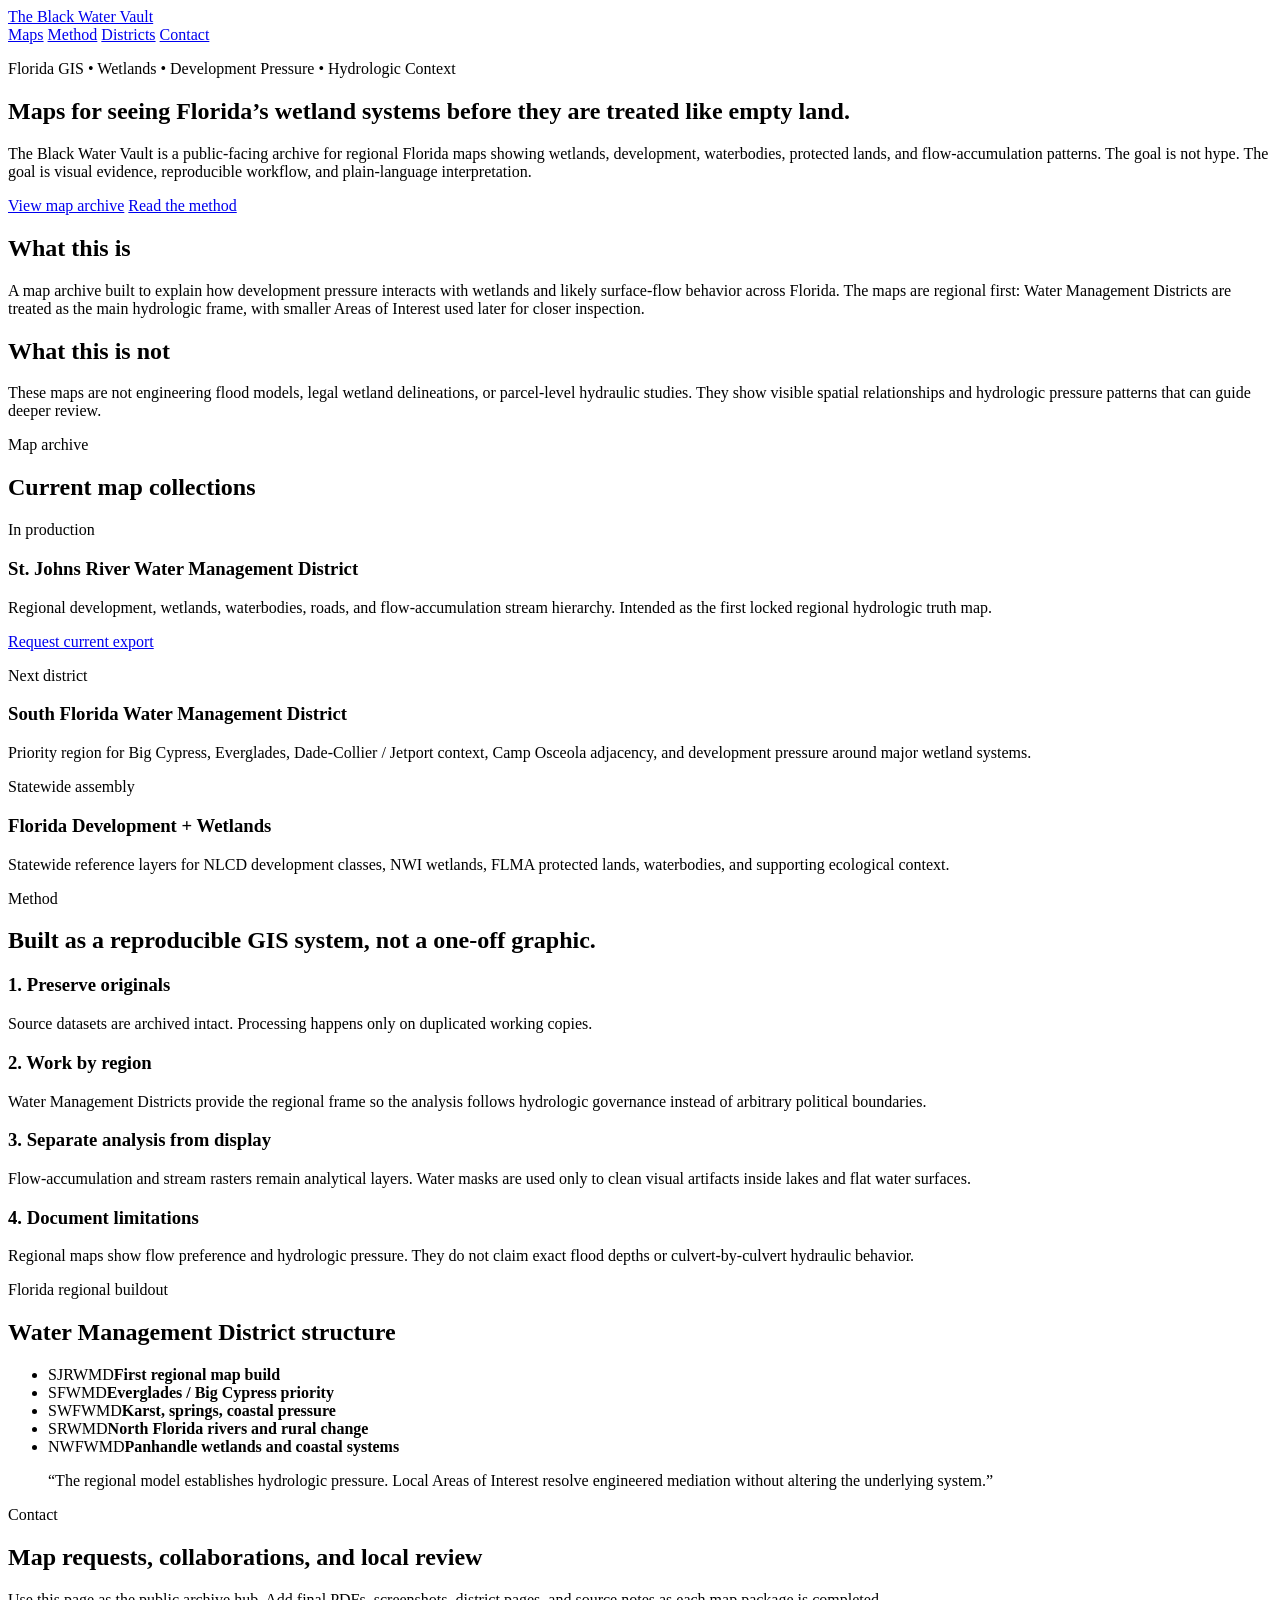
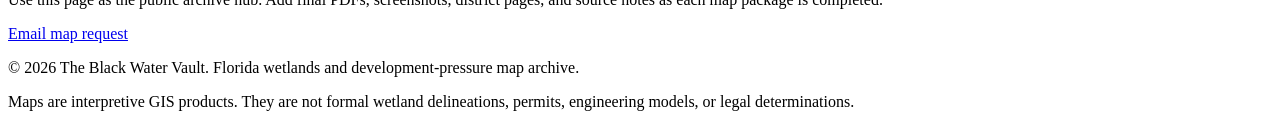
==== black-water-vault/index.html @ 1c96e684 "Add Black Water Vault map website landing page" ====
<!doctype html>
<html lang="en">
<head>
  <meta charset="utf-8" />
  <meta name="viewport" content="width=device-width, initial-scale=1" />
  <title>The Black Water Vault | Florida Wetlands & Development Maps</title>
  <meta name="description" content="The Black Water Vault is a Florida wetlands, development, and hydrologic pressure map archive built from reproducible GIS workflows." />
  <link rel="stylesheet" href="styles.css" />
</head>
<body>
  <header class="site-header">
    <nav class="nav" aria-label="Primary navigation">
      <a class="brand" href="#top">The Black Water Vault</a>
      <div class="nav-links">
        <a href="#maps">Maps</a>
        <a href="#method">Method</a>
        <a href="#districts">Districts</a>
        <a href="#contact">Contact</a>
      </div>
    </nav>

    <section id="top" class="hero">
      <p class="eyebrow">Florida GIS • Wetlands • Development Pressure • Hydrologic Context</p>
      <h1>Maps for seeing Florida’s wetland systems before they are treated like empty land.</h1>
      <p class="hero-copy">
        The Black Water Vault is a public-facing archive for regional Florida maps showing wetlands,
        development, waterbodies, protected lands, and flow-accumulation patterns. The goal is not hype.
        The goal is visual evidence, reproducible workflow, and plain-language interpretation.
      </p>
      <div class="cta-row">
        <a class="button" href="#maps">View map archive</a>
        <a class="button secondary" href="#method">Read the method</a>
      </div>
    </section>
  </header>

  <main>
    <section class="intro grid-two">
      <div>
        <h2>What this is</h2>
        <p>
          A map archive built to explain how development pressure interacts with wetlands and likely surface-flow
          behavior across Florida. The maps are regional first: Water Management Districts are treated as the main
          hydrologic frame, with smaller Areas of Interest used later for closer inspection.
        </p>
      </div>
      <div>
        <h2>What this is not</h2>
        <p>
          These maps are not engineering flood models, legal wetland delineations, or parcel-level hydraulic studies.
          They show visible spatial relationships and hydrologic pressure patterns that can guide deeper review.
        </p>
      </div>
    </section>

    <section id="maps" class="section">
      <div class="section-heading">
        <p class="eyebrow">Map archive</p>
        <h2>Current map collections</h2>
      </div>
      <div class="card-grid">
        <article class="card featured">
          <p class="status">In production</p>
          <h3>St. Johns River Water Management District</h3>
          <p>
            Regional development, wetlands, waterbodies, roads, and flow-accumulation stream hierarchy.
            Intended as the first locked regional hydrologic truth map.
          </p>
          <a href="#contact" aria-label="Request St. Johns River Water Management District map access">Request current export</a>
        </article>
        <article class="card">
          <p class="status">Next district</p>
          <h3>South Florida Water Management District</h3>
          <p>
            Priority region for Big Cypress, Everglades, Dade-Collier / Jetport context, Camp Osceola adjacency,
            and development pressure around major wetland systems.
          </p>
        </article>
        <article class="card">
          <p class="status">Statewide assembly</p>
          <h3>Florida Development + Wetlands</h3>
          <p>
            Statewide reference layers for NLCD development classes, NWI wetlands, FLMA protected lands,
            waterbodies, and supporting ecological context.
          </p>
        </article>
      </div>
    </section>

    <section id="method" class="section method">
      <div class="section-heading">
        <p class="eyebrow">Method</p>
        <h2>Built as a reproducible GIS system, not a one-off graphic.</h2>
      </div>
      <div class="method-list">
        <div>
          <h3>1. Preserve originals</h3>
          <p>Source datasets are archived intact. Processing happens only on duplicated working copies.</p>
        </div>
        <div>
          <h3>2. Work by region</h3>
          <p>Water Management Districts provide the regional frame so the analysis follows hydrologic governance instead of arbitrary political boundaries.</p>
        </div>
        <div>
          <h3>3. Separate analysis from display</h3>
          <p>Flow-accumulation and stream rasters remain analytical layers. Water masks are used only to clean visual artifacts inside lakes and flat water surfaces.</p>
        </div>
        <div>
          <h3>4. Document limitations</h3>
          <p>Regional maps show flow preference and hydrologic pressure. They do not claim exact flood depths or culvert-by-culvert hydraulic behavior.</p>
        </div>
      </div>
    </section>

    <section id="districts" class="section districts">
      <div class="section-heading">
        <p class="eyebrow">Florida regional buildout</p>
        <h2>Water Management District structure</h2>
      </div>
      <ul class="district-list">
        <li><span>SJRWMD</span><strong>First regional map build</strong></li>
        <li><span>SFWMD</span><strong>Everglades / Big Cypress priority</strong></li>
        <li><span>SWFWMD</span><strong>Karst, springs, coastal pressure</strong></li>
        <li><span>SRWMD</span><strong>North Florida rivers and rural change</strong></li>
        <li><span>NWFWMD</span><strong>Panhandle wetlands and coastal systems</strong></li>
      </ul>
    </section>

    <section class="section quote-block">
      <blockquote>
        “The regional model establishes hydrologic pressure. Local Areas of Interest resolve engineered mediation without altering the underlying system.”
      </blockquote>
    </section>

    <section id="contact" class="section contact">
      <div>
        <p class="eyebrow">Contact</p>
        <h2>Map requests, collaborations, and local review</h2>
        <p>
          Use this page as the public archive hub. Add final PDFs, screenshots, district pages, and source notes as each map package is completed.
        </p>
      </div>
      <a class="button" href="mailto:thesaltyvaultstudio@gmail.com?subject=The%20Black%20Water%20Vault%20Map%20Request">Email map request</a>
    </section>
  </main>

  <footer class="footer">
    <p>© <span id="year"></span> The Black Water Vault. Florida wetlands and development-pressure map archive.</p>
    <p class="small">Maps are interpretive GIS products. They are not formal wetland delineations, permits, engineering models, or legal determinations.</p>
  </footer>

  <script>
    document.getElementById('year').textContent = new Date().getFullYear();
  </script>
</body>
</html>
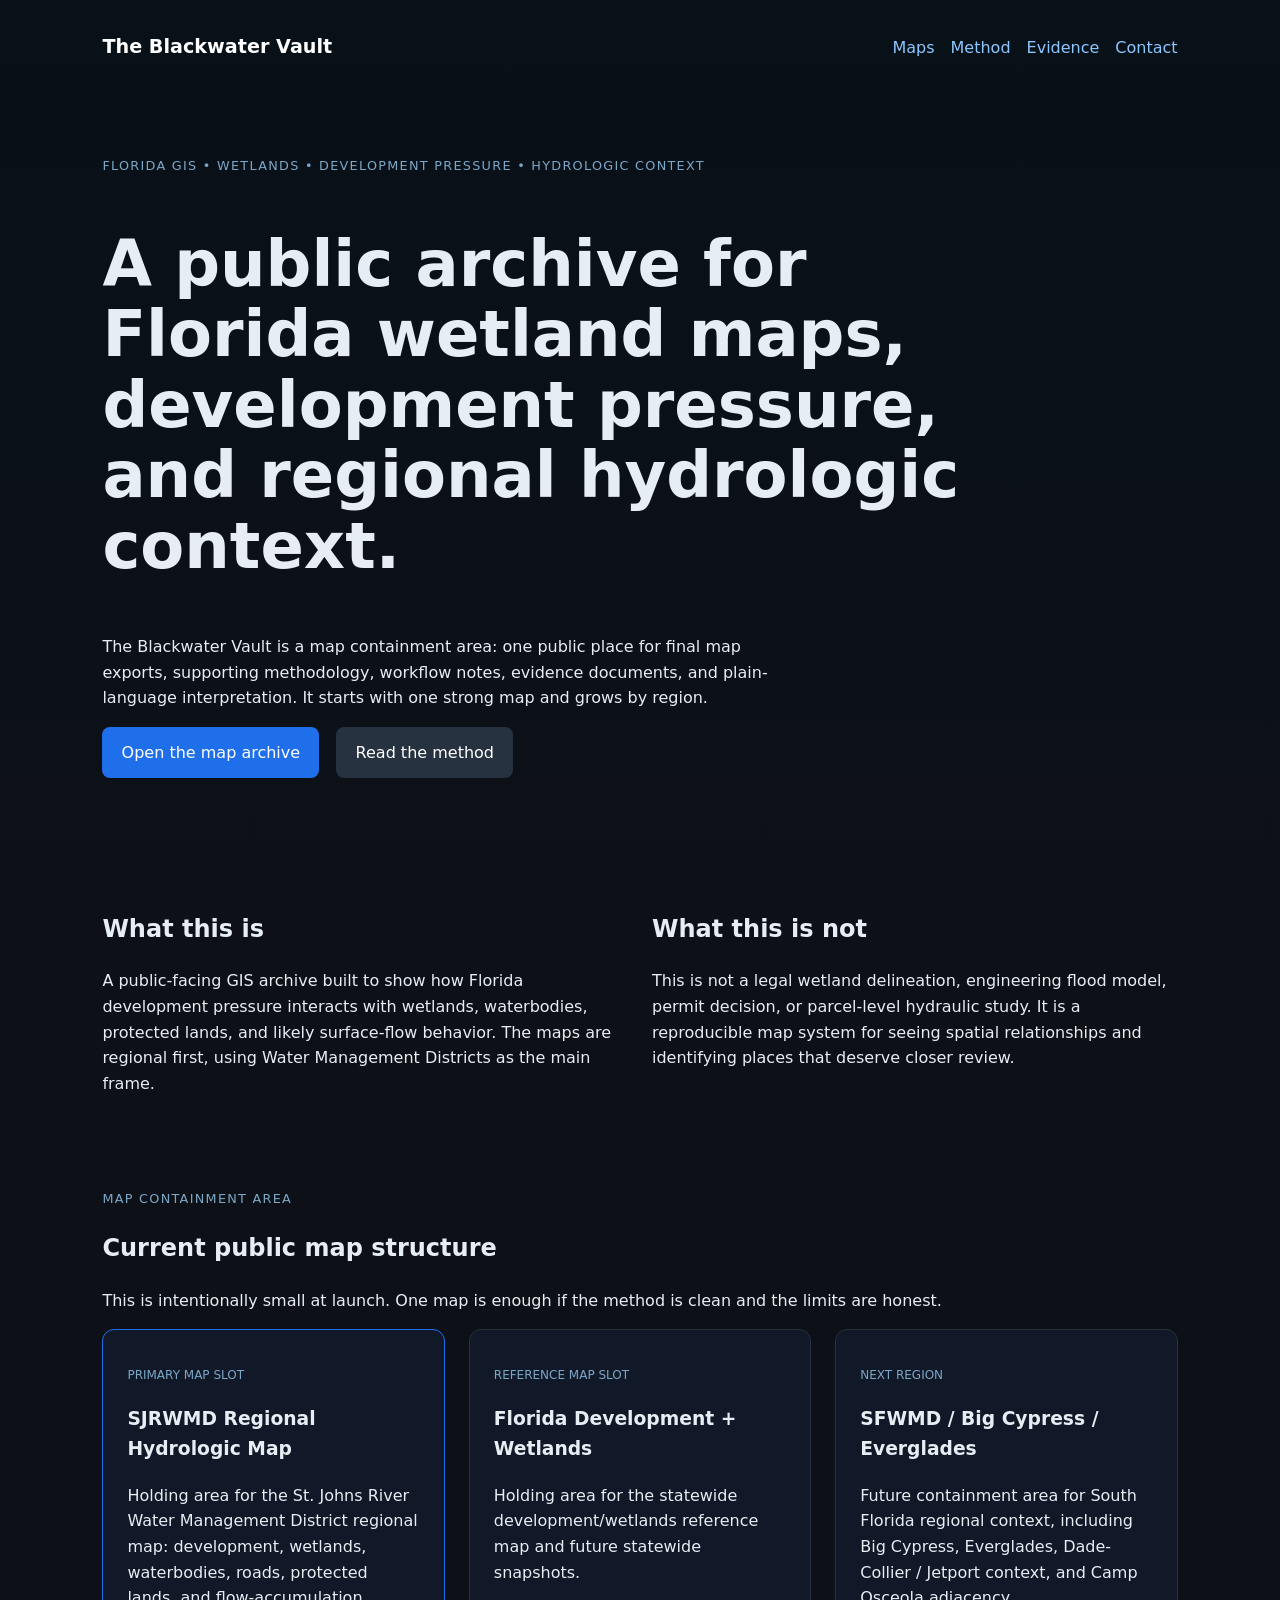
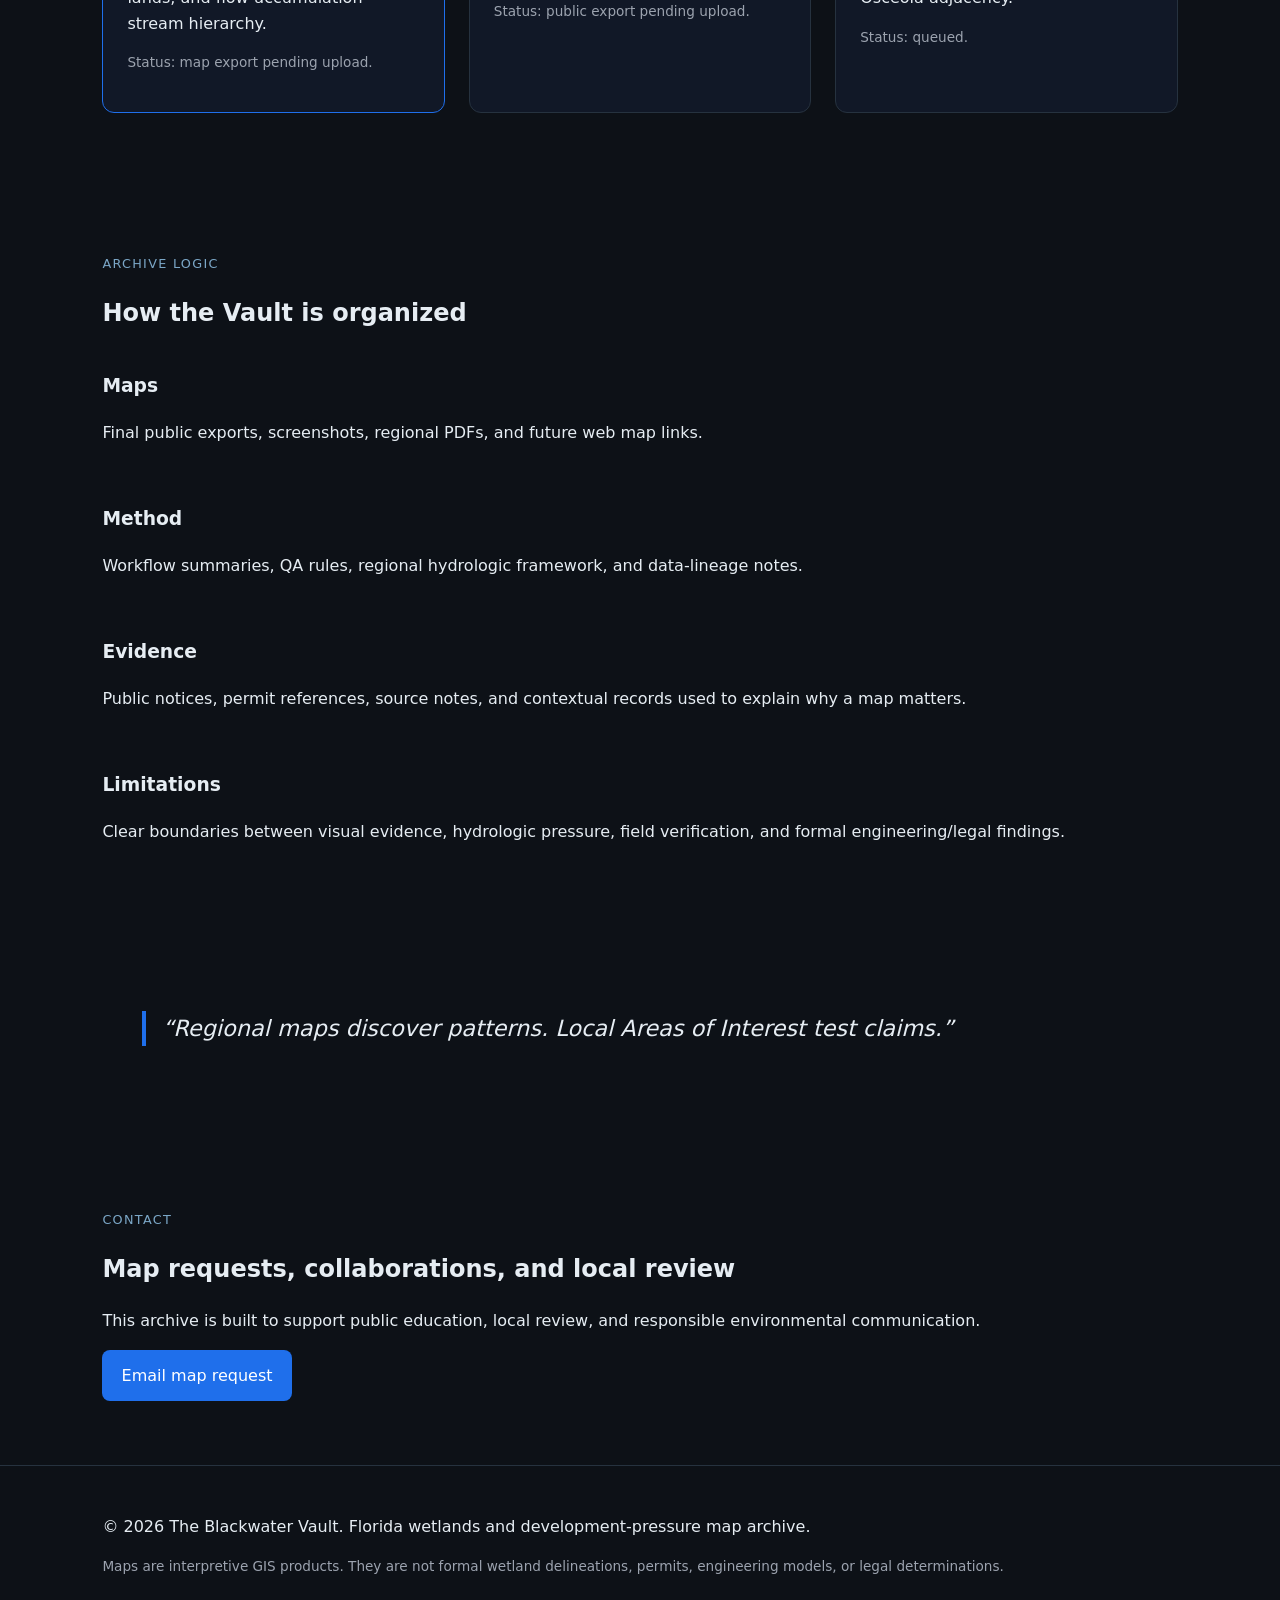
==== commit 6af21ba9: "Rename to Blackwater Vault and expand public map archive" ====
--- a/black-water-vault/index.html
+++ b/black-water-vault/index.html
@@ -3,33 +3,33 @@
 <head>
   <meta charset="utf-8" />
   <meta name="viewport" content="width=device-width, initial-scale=1" />
-  <title>The Black Water Vault | Florida Wetlands & Development Maps</title>
-  <meta name="description" content="The Black Water Vault is a Florida wetlands, development, and hydrologic pressure map archive built from reproducible GIS workflows." />
+  <title>The Blackwater Vault | Florida Wetlands & Development Maps</title>
+  <meta name="description" content="The Blackwater Vault is a Florida wetlands, development, and hydrologic pressure map archive built from reproducible GIS workflows." />
   <link rel="stylesheet" href="styles.css" />
 </head>
 <body>
   <header class="site-header">
     <nav class="nav" aria-label="Primary navigation">
-      <a class="brand" href="#top">The Black Water Vault</a>
+      <a class="brand" href="index.html">The Blackwater Vault</a>
       <div class="nav-links">
-        <a href="#maps">Maps</a>
-        <a href="#method">Method</a>
-        <a href="#districts">Districts</a>
-        <a href="#contact">Contact</a>
+        <a href="index.html#maps">Maps</a>
+        <a href="method.html">Method</a>
+        <a href="evidence.html">Evidence</a>
+        <a href="index.html#contact">Contact</a>
       </div>
     </nav>
 
     <section id="top" class="hero">
       <p class="eyebrow">Florida GIS • Wetlands • Development Pressure • Hydrologic Context</p>
-      <h1>Maps for seeing Florida’s wetland systems before they are treated like empty land.</h1>
+      <h1>A public archive for Florida wetland maps, development pressure, and regional hydrologic context.</h1>
       <p class="hero-copy">
-        The Black Water Vault is a public-facing archive for regional Florida maps showing wetlands,
-        development, waterbodies, protected lands, and flow-accumulation patterns. The goal is not hype.
-        The goal is visual evidence, reproducible workflow, and plain-language interpretation.
+        The Blackwater Vault is a map containment area: one public place for final map exports,
+        supporting methodology, workflow notes, evidence documents, and plain-language interpretation.
+        It starts with one strong map and grows by region.
       </p>
       <div class="cta-row">
-        <a class="button" href="#maps">View map archive</a>
-        <a class="button secondary" href="#method">Read the method</a>
+        <a class="button" href="#maps">Open the map archive</a>
+        <a class="button secondary" href="method.html">Read the method</a>
       </div>
     </section>
   </header>
@@ -39,96 +39,84 @@
       <div>
         <h2>What this is</h2>
         <p>
-          A map archive built to explain how development pressure interacts with wetlands and likely surface-flow
-          behavior across Florida. The maps are regional first: Water Management Districts are treated as the main
-          hydrologic frame, with smaller Areas of Interest used later for closer inspection.
+          A public-facing GIS archive built to show how Florida development pressure interacts with wetlands,
+          waterbodies, protected lands, and likely surface-flow behavior. The maps are regional first, using
+          Water Management Districts as the main frame.
         </p>
       </div>
       <div>
         <h2>What this is not</h2>
         <p>
-          These maps are not engineering flood models, legal wetland delineations, or parcel-level hydraulic studies.
-          They show visible spatial relationships and hydrologic pressure patterns that can guide deeper review.
+          This is not a legal wetland delineation, engineering flood model, permit decision, or parcel-level hydraulic study.
+          It is a reproducible map system for seeing spatial relationships and identifying places that deserve closer review.
         </p>
       </div>
     </section>
 
     <section id="maps" class="section">
       <div class="section-heading">
-        <p class="eyebrow">Map archive</p>
-        <h2>Current map collections</h2>
+        <p class="eyebrow">Map containment area</p>
+        <h2>Current public map structure</h2>
+        <p class="section-copy">This is intentionally small at launch. One map is enough if the method is clean and the limits are honest.</p>
       </div>
       <div class="card-grid">
         <article class="card featured">
-          <p class="status">In production</p>
-          <h3>St. Johns River Water Management District</h3>
+          <p class="status">Primary map slot</p>
+          <h3>SJRWMD Regional Hydrologic Map</h3>
           <p>
-            Regional development, wetlands, waterbodies, roads, and flow-accumulation stream hierarchy.
-            Intended as the first locked regional hydrologic truth map.
+            Holding area for the St. Johns River Water Management District regional map: development,
+            wetlands, waterbodies, roads, protected lands, and flow-accumulation stream hierarchy.
           </p>
-          <a href="#contact" aria-label="Request St. Johns River Water Management District map access">Request current export</a>
+          <p class="small">Status: map export pending upload.</p>
         </article>
         <article class="card">
-          <p class="status">Next district</p>
-          <h3>South Florida Water Management District</h3>
+          <p class="status">Reference map slot</p>
+          <h3>Florida Development + Wetlands</h3>
           <p>
-            Priority region for Big Cypress, Everglades, Dade-Collier / Jetport context, Camp Osceola adjacency,
-            and development pressure around major wetland systems.
+            Holding area for the statewide development/wetlands reference map and future statewide snapshots.
           </p>
+          <p class="small">Status: public export pending upload.</p>
         </article>
         <article class="card">
-          <p class="status">Statewide assembly</p>
-          <h3>Florida Development + Wetlands</h3>
+          <p class="status">Next region</p>
+          <h3>SFWMD / Big Cypress / Everglades</h3>
           <p>
-            Statewide reference layers for NLCD development classes, NWI wetlands, FLMA protected lands,
-            waterbodies, and supporting ecological context.
+            Future containment area for South Florida regional context, including Big Cypress, Everglades,
+            Dade-Collier / Jetport context, and Camp Osceola adjacency.
           </p>
+          <p class="small">Status: queued.</p>
         </article>
       </div>
     </section>
 
-    <section id="method" class="section method">
+    <section class="section vault-layout">
       <div class="section-heading">
-        <p class="eyebrow">Method</p>
-        <h2>Built as a reproducible GIS system, not a one-off graphic.</h2>
+        <p class="eyebrow">Archive logic</p>
+        <h2>How the Vault is organized</h2>
       </div>
       <div class="method-list">
         <div>
-          <h3>1. Preserve originals</h3>
-          <p>Source datasets are archived intact. Processing happens only on duplicated working copies.</p>
+          <h3>Maps</h3>
+          <p>Final public exports, screenshots, regional PDFs, and future web map links.</p>
         </div>
         <div>
-          <h3>2. Work by region</h3>
-          <p>Water Management Districts provide the regional frame so the analysis follows hydrologic governance instead of arbitrary political boundaries.</p>
+          <h3>Method</h3>
+          <p>Workflow summaries, QA rules, regional hydrologic framework, and data-lineage notes.</p>
         </div>
         <div>
-          <h3>3. Separate analysis from display</h3>
-          <p>Flow-accumulation and stream rasters remain analytical layers. Water masks are used only to clean visual artifacts inside lakes and flat water surfaces.</p>
+          <h3>Evidence</h3>
+          <p>Public notices, permit references, source notes, and contextual records used to explain why a map matters.</p>
         </div>
         <div>
-          <h3>4. Document limitations</h3>
-          <p>Regional maps show flow preference and hydrologic pressure. They do not claim exact flood depths or culvert-by-culvert hydraulic behavior.</p>
+          <h3>Limitations</h3>
+          <p>Clear boundaries between visual evidence, hydrologic pressure, field verification, and formal engineering/legal findings.</p>
         </div>
       </div>
     </section>
 
-    <section id="districts" class="section districts">
-      <div class="section-heading">
-        <p class="eyebrow">Florida regional buildout</p>
-        <h2>Water Management District structure</h2>
-      </div>
-      <ul class="district-list">
-        <li><span>SJRWMD</span><strong>First regional map build</strong></li>
-        <li><span>SFWMD</span><strong>Everglades / Big Cypress priority</strong></li>
-        <li><span>SWFWMD</span><strong>Karst, springs, coastal pressure</strong></li>
-        <li><span>SRWMD</span><strong>North Florida rivers and rural change</strong></li>
-        <li><span>NWFWMD</span><strong>Panhandle wetlands and coastal systems</strong></li>
-      </ul>
-    </section>
-
     <section class="section quote-block">
       <blockquote>
-        “The regional model establishes hydrologic pressure. Local Areas of Interest resolve engineered mediation without altering the underlying system.”
+        “Regional maps discover patterns. Local Areas of Interest test claims.”
       </blockquote>
     </section>
 
@@ -137,15 +125,15 @@
         <p class="eyebrow">Contact</p>
         <h2>Map requests, collaborations, and local review</h2>
         <p>
-          Use this page as the public archive hub. Add final PDFs, screenshots, district pages, and source notes as each map package is completed.
+          This archive is built to support public education, local review, and responsible environmental communication.
         </p>
       </div>
-      <a class="button" href="mailto:thesaltyvaultstudio@gmail.com?subject=The%20Black%20Water%20Vault%20Map%20Request">Email map request</a>
+      <a class="button" href="mailto:thesaltyvaultstudio@gmail.com?subject=The%20Blackwater%20Vault%20Map%20Request">Email map request</a>
     </section>
   </main>
 
   <footer class="footer">
-    <p>© <span id="year"></span> The Black Water Vault. Florida wetlands and development-pressure map archive.</p>
+    <p>© <span id="year"></span> The Blackwater Vault. Florida wetlands and development-pressure map archive.</p>
     <p class="small">Maps are interpretive GIS products. They are not formal wetland delineations, permits, engineering models, or legal determinations.</p>
   </footer>
 
--- a/black-water-vault/styles.css
+++ b/black-water-vault/styles.css
@@ -0,0 +1 @@
+body{margin:0;font-family:system-ui,sans-serif;line-height:1.6;background:#0d1117;color:#e6edf3}a{color:#8cc8ff;text-decoration:none}a:hover{text-decoration:underline}.site-header{padding:2rem 8%;background:linear-gradient(180deg,#081018,#0d1117)}.nav{display:flex;justify-content:space-between;align-items:center}.brand{font-weight:700;font-size:1.2rem;color:#fff}.nav-links{display:flex;gap:1rem}.hero{max-width:900px;padding:5rem 0}.hero h1{font-size:clamp(2.4rem,5vw,4.5rem);line-height:1.1}.hero-copy{max-width:700px}.eyebrow{text-transform:uppercase;letter-spacing:.1em;font-size:.8rem;color:#7ba7c7}.button{display:inline-block;padding:.8rem 1.2rem;background:#1f6feb;color:#fff;border-radius:8px;margin-right:.75rem}.button.secondary{background:#26323f}main{padding:0 8%}.section{padding:4rem 0}.grid-two,.card-grid,.method-list{display:grid;gap:1.5rem}.grid-two{grid-template-columns:repeat(auto-fit,minmax(280px,1fr))}.card-grid{grid-template-columns:repeat(auto-fit,minmax(260px,1fr))}.card{padding:1.5rem;border:1px solid #26323f;border-radius:12px;background:#111827}.featured{border-color:#1f6feb}.status{font-size:.75rem;text-transform:uppercase;color:#7ba7c7}.district-list{list-style:none;padding:0}.district-list li{display:flex;justify-content:space-between;padding:1rem 0;border-bottom:1px solid #26323f}.quote-block blockquote{font-size:1.4rem;font-style:italic;border-left:4px solid #1f6feb;padding-left:1rem}.footer{padding:2rem 8%;border-top:1px solid #26323f}.small{font-size:.85rem;color:#9ca3af}
